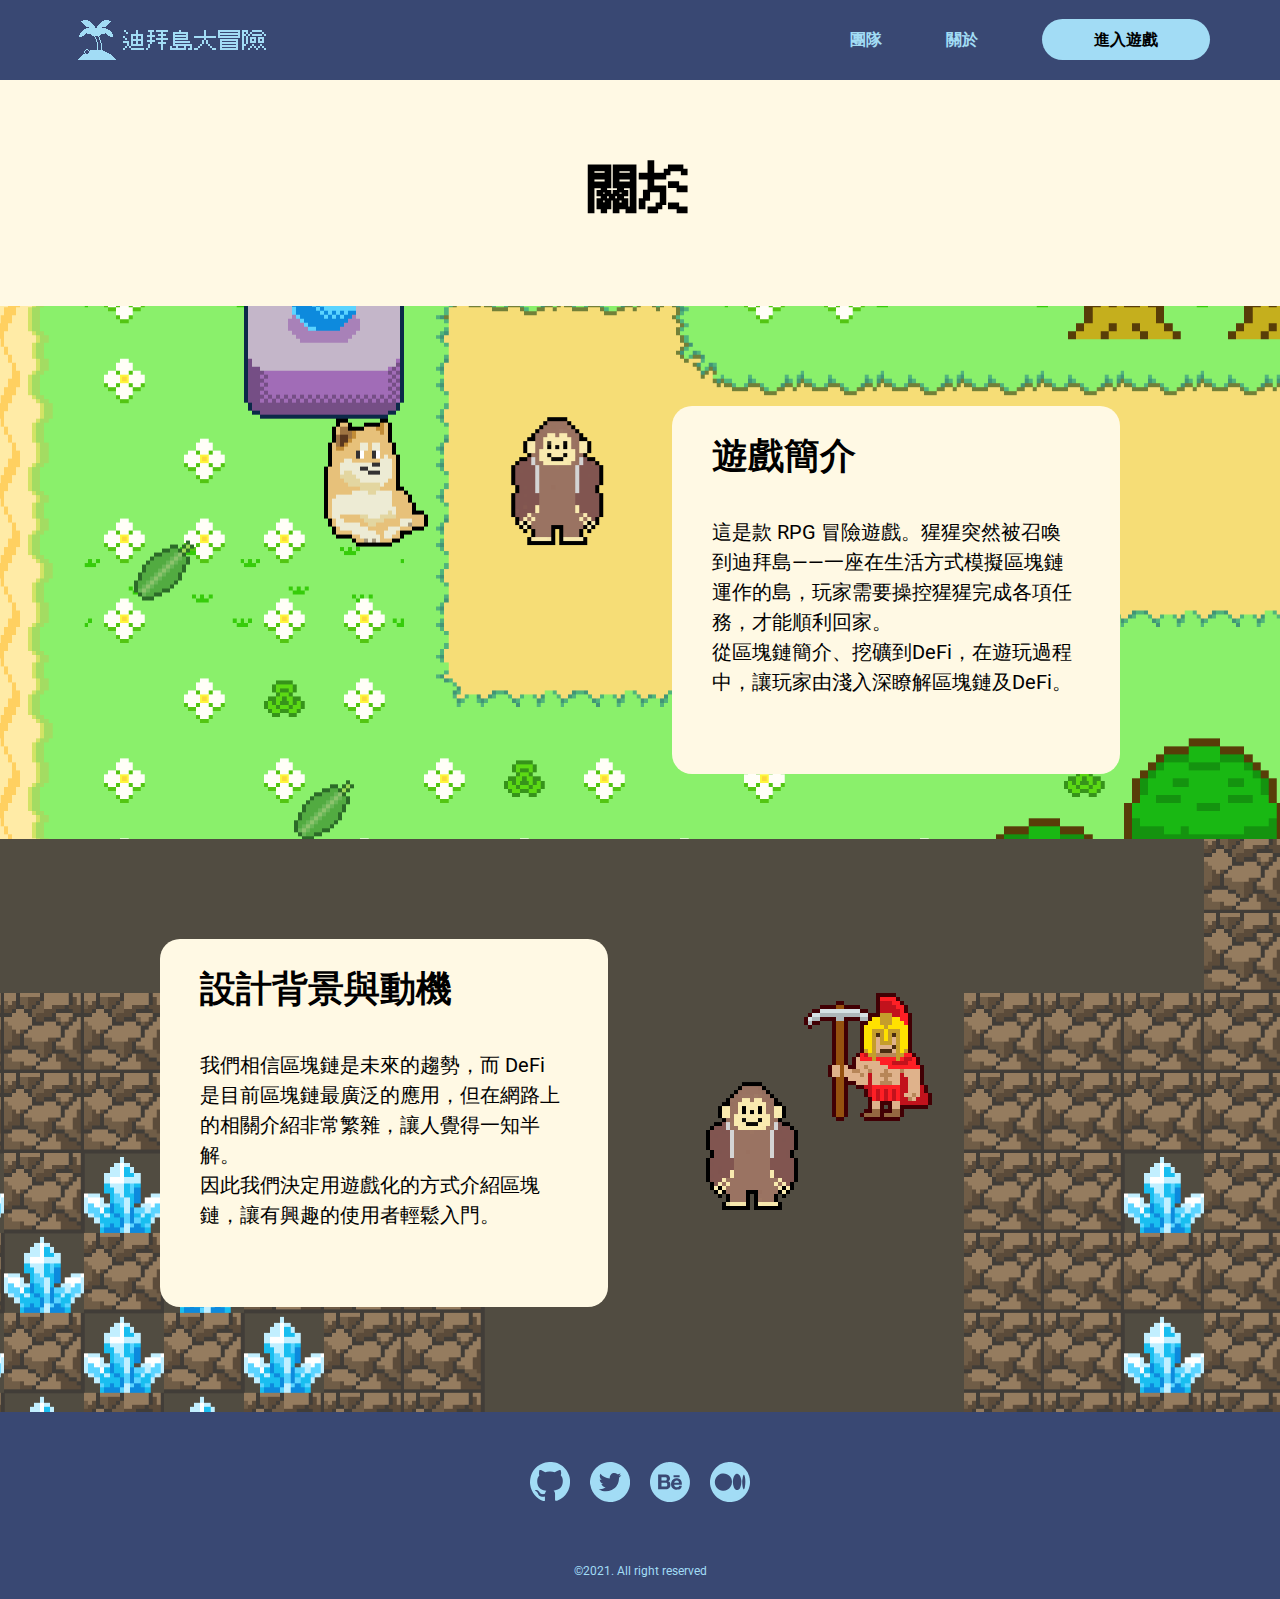
==== about.html @ 1517bbff "1112" ====
<!DOCTYPE html>
<html lang="en">

<head>
    <meta charset="UTF-8">
    <meta http-equiv="X-UA-Compatible" content="IE=edge">
    <meta name="viewport" content="width=device-width, initial-scale=1.0">
    <title>迪拜島大冒險</title>
    <link rel="stylesheet" href="css/normalize.css">
    <link rel="stylesheet" href="css/style.css">

    <link rel="preconnect" href="https://fonts.googleapis.com">
    <link rel="preconnect" href="https://fonts.gstatic.com" crossorigin>
    <link href="https://fonts.googleapis.com/css2?family=Roboto:wght@400;500;700;900&display=swap" rel="stylesheet">
</head>

<body>
    <div class="container">
        <header class="header">

            <a href="./index.html"><img class="header-logo" src=" ./images/logo.png" alt="logo"> </a>

            <div class="header-link">
                <a class="header-link-enterPage" href="./team.html">團隊</a>
                <a class="header-link-enterPage" href="./about.html">關於</a>
                <a class="header-link-enterGame" target="_blank" href="https://annie0329.github.io/">進入遊戲</a>
            </div>
        </header>
        <div>
            <h1 class="title">關於</h1>
            <div class="about-top">
                <div class="about-des">
                    <h2 class="about-des-title">遊戲簡介</h2>
                    <p class="about-des-text">這是款 RPG 冒險遊戲。猩猩突然被召喚到迪拜島——一座在生活方式模擬區塊鏈運作的島，玩家需要操控猩猩完成各項任務，才能順利回家。
                        <br>
                        從區塊鏈簡介、挖礦到DeFi，在遊玩過程中，讓玩家由淺入深瞭解區塊鏈及DeFi。
                    </p>
                </div>
            </div>
            <img class="about-img" src="./images/about-1.png" alt="">
            <div class="about-bottom">
                <div class="about-des">
                    <h2 class="about-des-title">設計背景與動機</h2>
                    <p class="about-des-text">我們相信區塊鏈是未來的趨勢，而 DeFi 是目前區塊鏈最廣泛的應用，但在網路上的相關介紹非常繁雜，讓人覺得一知半解。
                        <br>
                        因此我們決定用遊戲化的方式介紹區塊鏈，讓有興趣的使用者輕鬆入門。
                    </p>

                </div>
            </div>
            <img class="about-img" src="./images/about-2.png" alt="">
        </div>


        <footer class="footer">
            <div class="footer-media">
                <a class="footer-media-img" href="#"><img src="./images/github.svg" alt=""></a>
                <a class="footer-media-img" href="#"><img src="./images/twitter.svg" alt=""></a>
                <a class="footer-media-img" href="#"><img src="./images/behance.svg" alt=""></a>
                <a class="footer-media-img" href="#"><img src="./images/medium.svg" alt=""></a>
            </div>
            <p class="footer-copyrights">&copy;2021. All right reserved</p>
        </footer>
    </div>
</body>

</html>
---- css/style.css ----
* {
    box-sizing: border-box;
    padding: 0px;
    margin: 0px;
}

@font-face {
    font-family: 'Silver';
    src: url('../fonts/Silver.woff') format("woff"),
        url('../fonts/Silver.ttf') format("truetype"),
        url('../fonts/Silver.eot') format("embedded-opentype");
}

html,
body {
    font-family: "Roboto", sans-serif;
}

.container {
    background-color: #FFF9E4;

}

.title {
    font-family: "Silver";
    font-size: 80px;
    font-weight: bold;
    margin-top: 80px;
    text-align: center;
}

.text {
    font-size: 20px;
    margin-top: 20px;
    text-align: center;
}

/* 扛棒 */
/* 16號字好像比較標緻 */
.header {
    display: flex;
    align-items: center;
    justify-content: space-between;
    width: 100%;
    height: 80px;
    background-color: #394873;
    padding: 0px 70px;
    font-size: 16px;
    font-weight: bold;
}

/* logo */
.header-logo {
    display: block;
    width: 200px;
}

.header-link-enterPage {
    margin: 0px 30px;
    color: #A2DCF5;
    text-decoration: none;
}

.header-link-enterGame {
    width: 200px;
    height: 50px;
    text-decoration: none;
    color: black;
    background-color: #A2DCF5;
    border-radius: 25px;
    margin-left: 30px;
    padding: 11px 52px;

}

.cover {
    display: flex;
    justify-content: center;
    width: 100%;
}

.cover-img {
    width: 100%;
    display: block;
}

.cover-des {
    position: absolute;
}

.cover-enterGameDoor {
    display: flex;
    justify-content: center;
    margin-top: 60px;
}

.team-cards {
    width: 100%;
    display: flex;
    justify-content: space-between;
    padding: 0px 70px;
    margin-top: 120px;
    margin-bottom: 172px;
}

.team-cards-background {
    width: 265px;
    height: 420px;
    background: #A2DCF5;
    border-radius: 20px;
    padding: 25px;
}

.team-cards-photoFrame {
    width: 215px;
    overflow: hidden;
    height: 250px;

    border-radius: 20px;
}

.team-cards-photo {
    height: 250px;
    margin-left: -59px;
}

.team-cards-name {
    margin-top: 15px;
}

.team-cards-des {
    margin-top: 5px;
}

.team-cards-media {
    display: flex;
    justify-content: right;
    margin-top: 15px;
    margin-right: -10px;
}

.team-cards-media-img {
    width: 30px;
    margin: 0px 10px;
}

.about-img {
    display: block;
    width: 100%;

}

.about-top {
    padding: 0px 160px;
    display:flex;
    justify-content: right;
}
.about-bottom {
    padding: 0px 160px;
    display:flex;
    justify-content: left;
}

.about-des {
    position: absolute;
    width: 448px;
    height: 368px;
    margin-top: 100px;
    padding: 30px 40px;
    background: #FFF9E4;
    border-radius: 20px;
}

.about-des-title {
    font-size: 36px;
    font-weight: bold;
}

.about-des-text {
    margin-top: 40px;
    font-size: 20px;
    line-height: 150%;
}


.footer {
    display: flex;
    flex-direction: column;
    justify-content: space-between;
    width: 100%;
    height: 187px;
    background-color: #394873;
    padding: 50px 0 20px;

}

.footer-media {
    display: flex;
    justify-content: center;
}

.footer-media-img {
    display: block;
    width: 40px;
    margin: 0px 10px;
}

.footer-copyrights {
    display: flex;
    justify-content: center;
    color: #A2DCF5;
    font-size: 12px;
}
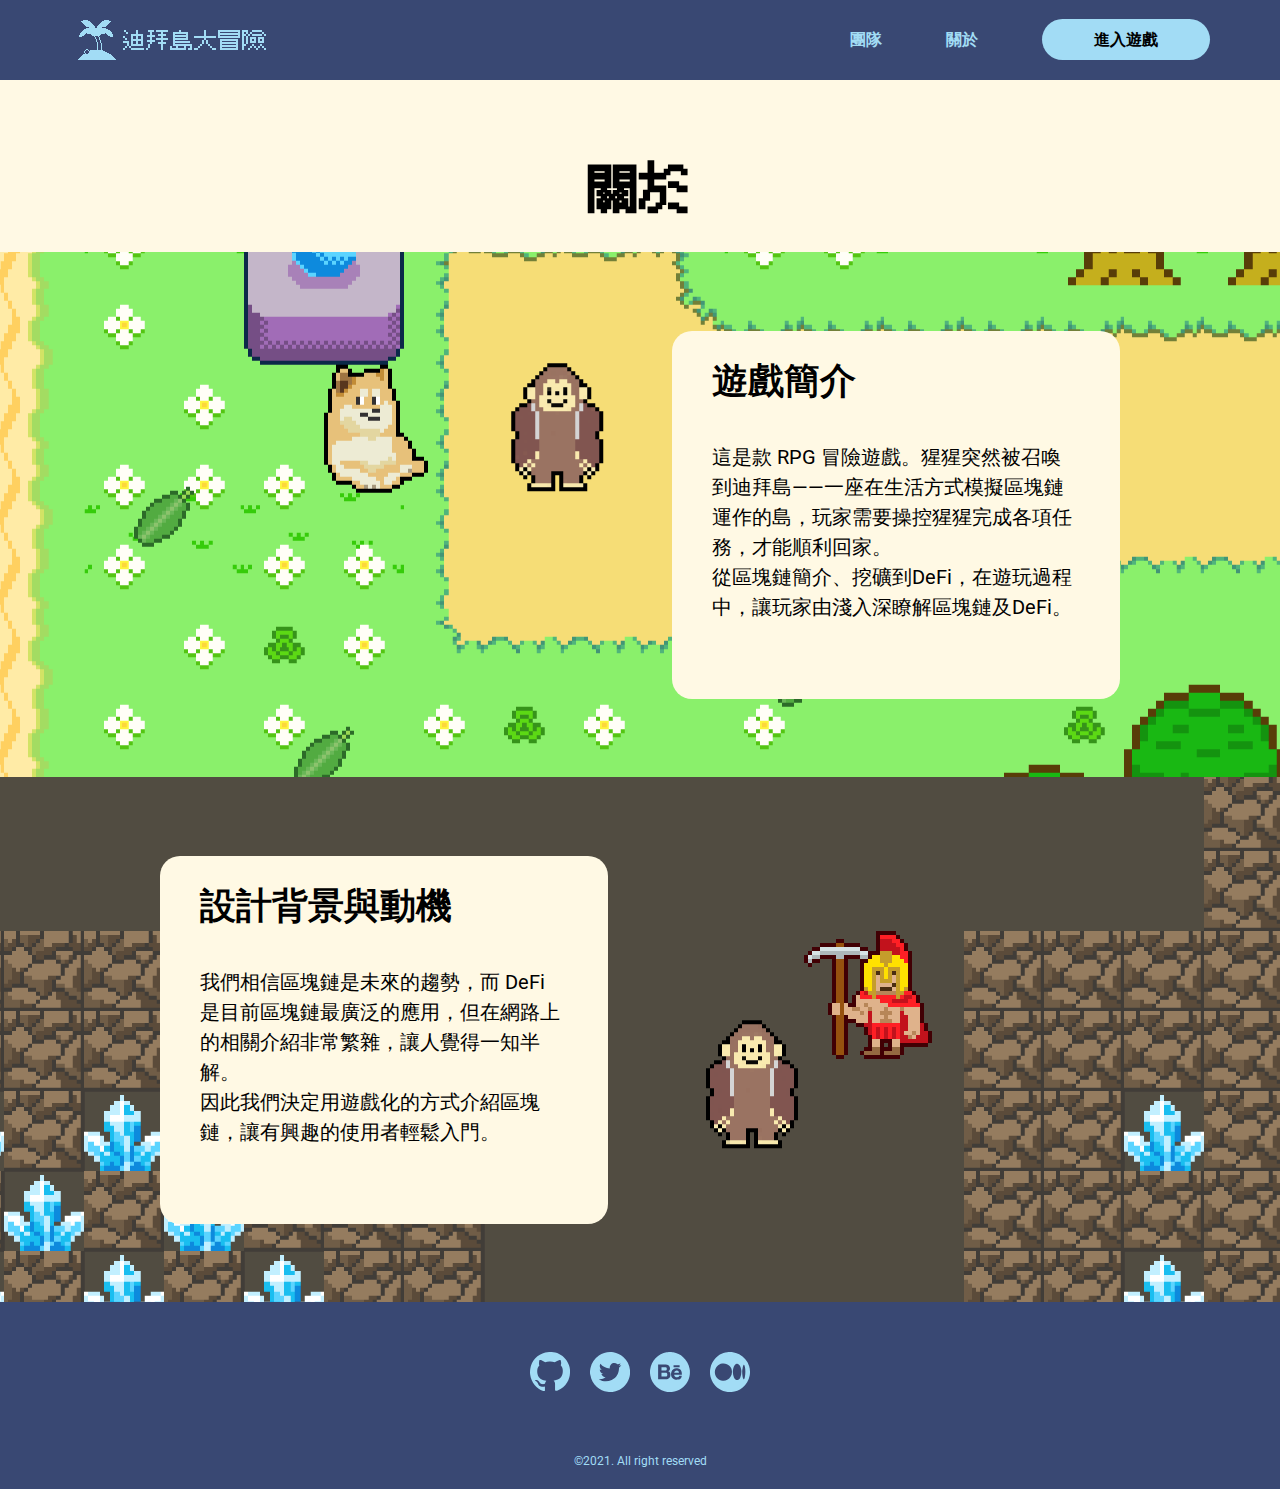
==== commit 7f6ee88d: "1112" ====
--- a/about.html
+++ b/about.html
@@ -15,53 +15,50 @@
 </head>
 
 <body>
-    <div class="container">
-        <header class="header">
+    <header class="header">
+        <a href="./index.html"><img class="header-logo" src=" ./images/logo.png" alt="logo"> </a>
 
-            <a href="./index.html"><img class="header-logo" src=" ./images/logo.png" alt="logo"> </a>
+        <div class="header-link">
+            <a class="header-link-enterPage" href="./team.html">團隊</a>
+            <a class="header-link-enterPage" href="./about.html">關於</a>
+            <a class="header-link-enterGame" target="_blank" href="https://annie0329.github.io/">進入遊戲</a>
+        </div>
+    </header>
+    <div>
+        <h1 class="title">關於</h1>
+        <div class="about-top">
+            <div class="about-des">
+                <h2 class="about-des-title">遊戲簡介</h2>
+                <p class="about-des-text">這是款 RPG 冒險遊戲。猩猩突然被召喚到迪拜島——一座在生活方式模擬區塊鏈運作的島，玩家需要操控猩猩完成各項任務，才能順利回家。
+                    <br>
+                    從區塊鏈簡介、挖礦到DeFi，在遊玩過程中，讓玩家由淺入深瞭解區塊鏈及DeFi。
+                </p>
+            </div>
+        </div>
+        <!-- <img class="about-img" src="./images/about-1.png" alt=""> -->
+        <div class="about-bottom">
+            <div class="about-des">
+                <h2 class="about-des-title">設計背景與動機</h2>
+                <p class="about-des-text">我們相信區塊鏈是未來的趨勢，而 DeFi 是目前區塊鏈最廣泛的應用，但在網路上的相關介紹非常繁雜，讓人覺得一知半解。
+                    <br>
+                    因此我們決定用遊戲化的方式介紹區塊鏈，讓有興趣的使用者輕鬆入門。
+                </p>
 
-            <div class="header-link">
-                <a class="header-link-enterPage" href="./team.html">團隊</a>
-                <a class="header-link-enterPage" href="./about.html">關於</a>
-                <a class="header-link-enterGame" target="_blank" href="https://annie0329.github.io/">進入遊戲</a>
             </div>
-        </header>
-        <div>
-            <h1 class="title">關於</h1>
-            <div class="about-top">
-                <div class="about-des">
-                    <h2 class="about-des-title">遊戲簡介</h2>
-                    <p class="about-des-text">這是款 RPG 冒險遊戲。猩猩突然被召喚到迪拜島——一座在生活方式模擬區塊鏈運作的島，玩家需要操控猩猩完成各項任務，才能順利回家。
-                        <br>
-                        從區塊鏈簡介、挖礦到DeFi，在遊玩過程中，讓玩家由淺入深瞭解區塊鏈及DeFi。
-                    </p>
-                </div>
-            </div>
-            <img class="about-img" src="./images/about-1.png" alt="">
-            <div class="about-bottom">
-                <div class="about-des">
-                    <h2 class="about-des-title">設計背景與動機</h2>
-                    <p class="about-des-text">我們相信區塊鏈是未來的趨勢，而 DeFi 是目前區塊鏈最廣泛的應用，但在網路上的相關介紹非常繁雜，讓人覺得一知半解。
-                        <br>
-                        因此我們決定用遊戲化的方式介紹區塊鏈，讓有興趣的使用者輕鬆入門。
-                    </p>
-
-                </div>
-            </div>
-            <img class="about-img" src="./images/about-2.png" alt="">
         </div>
+    </div>
 
 
-        <footer class="footer">
-            <div class="footer-media">
-                <a class="footer-media-img" href="#"><img src="./images/github.svg" alt=""></a>
-                <a class="footer-media-img" href="#"><img src="./images/twitter.svg" alt=""></a>
-                <a class="footer-media-img" href="#"><img src="./images/behance.svg" alt=""></a>
-                <a class="footer-media-img" href="#"><img src="./images/medium.svg" alt=""></a>
-            </div>
-            <p class="footer-copyrights">&copy;2021. All right reserved</p>
-        </footer>
-    </div>
+    <footer class="footer">
+        <div class="footer-media">
+            <a class="footer-media-img" href="#"><img src="./images/github.svg" alt=""></a>
+            <a class="footer-media-img" href="#"><img src="./images/twitter.svg" alt=""></a>
+            <a class="footer-media-img" href="#"><img src="./images/behance.svg" alt=""></a>
+            <a class="footer-media-img" href="#"><img src="./images/medium.svg" alt=""></a>
+        </div>
+        <p class="footer-copyrights">&copy;2021. All right reserved</p>
+    </footer>
+
 </body>
 
 </html>--- a/css/style.css
+++ b/css/style.css
@@ -14,18 +14,15 @@
 html,
 body {
     font-family: "Roboto", sans-serif;
-}
-
-.container {
     background-color: #FFF9E4;
-
 }
 
 .title {
     font-family: "Silver";
     font-size: 80px;
     font-weight: bold;
-    margin-top: 80px;
+    margin-top: 160px;
+    margin-bottom: 0px;
     text-align: center;
 }
 
@@ -43,10 +40,14 @@
     justify-content: space-between;
     width: 100%;
     height: 80px;
+    font-size: 16px;
+    font-weight: bold;
     background-color: #394873;
     padding: 0px 70px;
-    font-size: 16px;
-    font-weight: bold;
+    position: fixed;
+    right: 0;
+    z-index: 9;
+    top: 0%;
 }
 
 /* logo */
@@ -59,6 +60,10 @@
     margin: 0px 30px;
     color: #A2DCF5;
     text-decoration: none;
+}
+
+.header-link-enterPage:hover {
+    color: white;
 }
 
 .header-link-enterGame {
@@ -73,19 +78,17 @@
 
 }
 
+.header-link-enterGame:hover {
+    background-color: white;
+}
+
 .cover {
     display: flex;
     justify-content: center;
     width: 100%;
-}
-
-.cover-img {
-    width: 100%;
-    display: block;
-}
-
-.cover-des {
-    position: absolute;
+    height: 900px;
+    background-image: url("../images/cover.png");
+    background-size: cover;
 }
 
 .cover-enterGameDoor {
@@ -152,20 +155,30 @@
 
 .about-top {
     padding: 0px 160px;
-    display:flex;
+    display: flex;
     justify-content: right;
-}
+    align-items: center;
+    background-image: url(../images/about-1.png);
+    background-size: cover;
+    width: 100%;
+    height: 525px;
+
+}
+
 .about-bottom {
     padding: 0px 160px;
-    display:flex;
+    display: flex;
     justify-content: left;
+    align-items: center;
+    background-image: url(../images/about-2.png);
+    background-size: cover;
+    width: 100%;
+    height: 525px;
 }
 
 .about-des {
-    position: absolute;
     width: 448px;
     height: 368px;
-    margin-top: 100px;
     padding: 30px 40px;
     background: #FFF9E4;
     border-radius: 20px;
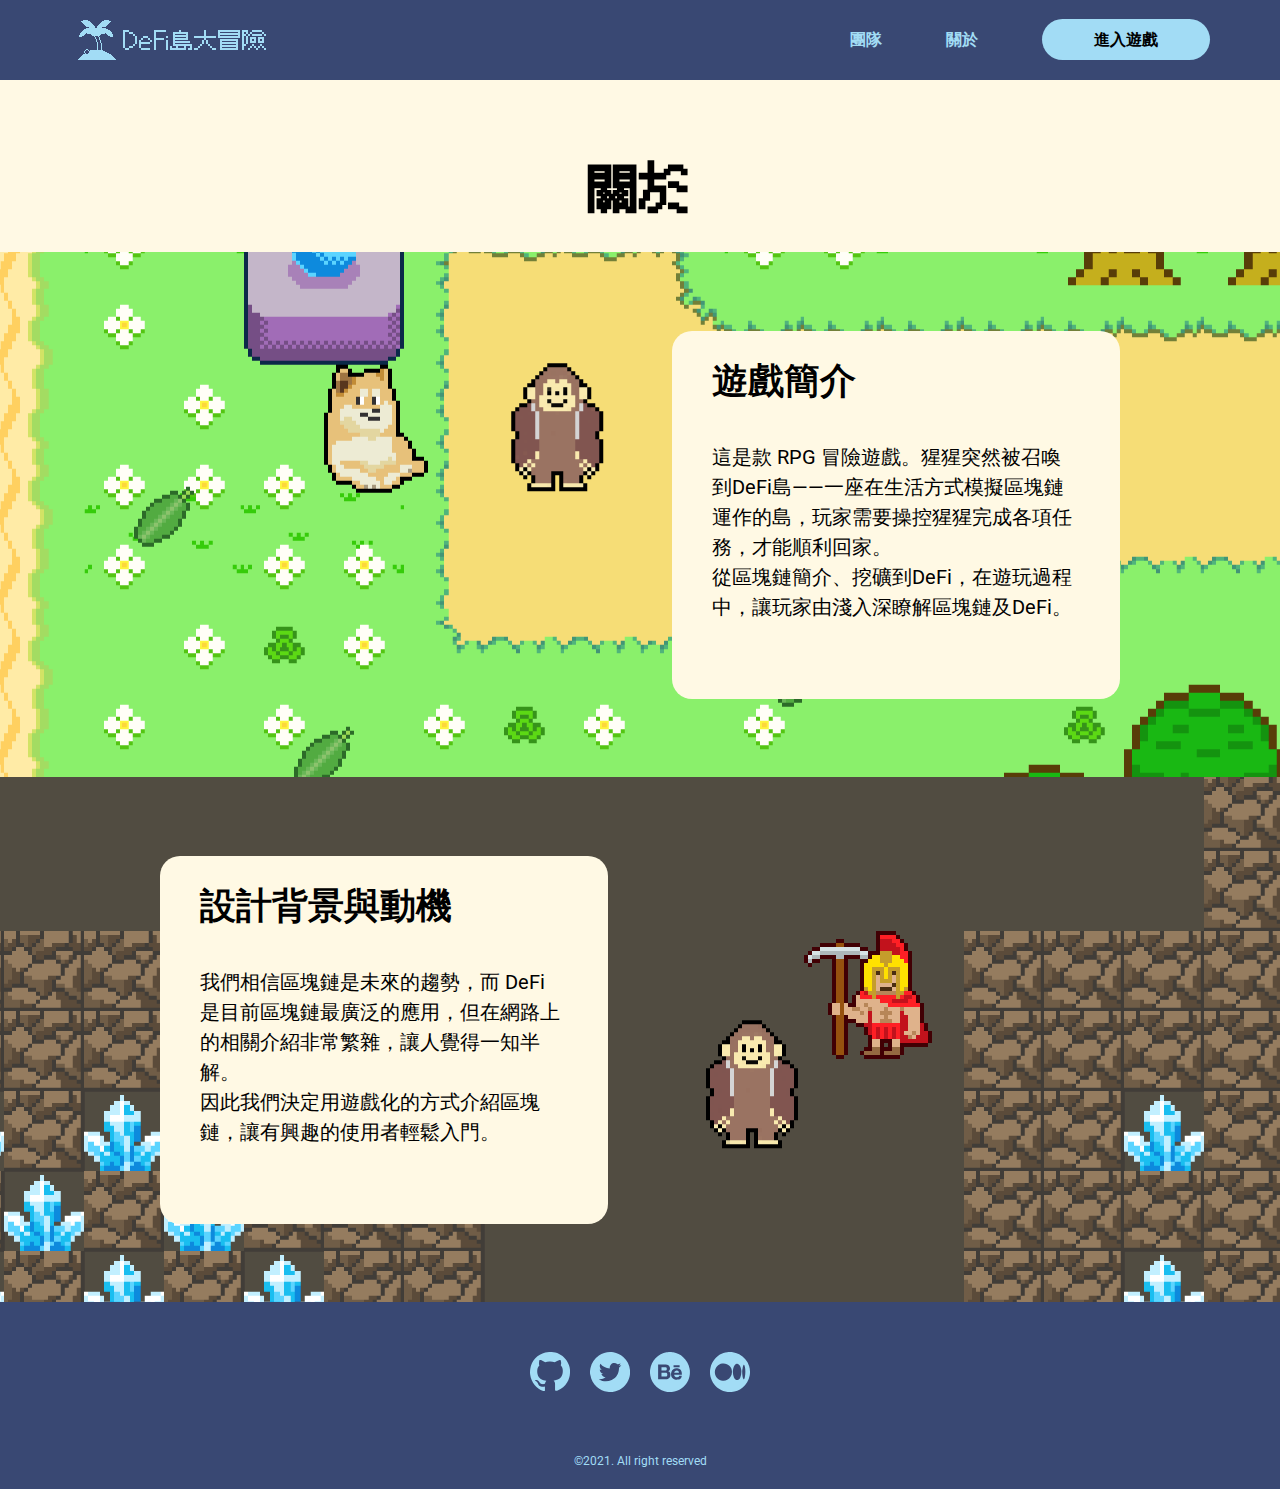
==== commit c742c3da: "1122迪拜改DeFi" ====
--- a/about.html
+++ b/about.html
@@ -5,7 +5,7 @@
     <meta charset="UTF-8">
     <meta http-equiv="X-UA-Compatible" content="IE=edge">
     <meta name="viewport" content="width=device-width, initial-scale=1.0">
-    <title>迪拜島大冒險</title>
+    <title>DeFi島大冒險</title>
     <link rel="stylesheet" href="css/normalize.css">
     <link rel="stylesheet" href="css/style.css">
 
@@ -29,7 +29,7 @@
         <div class="about-top">
             <div class="about-des">
                 <h2 class="about-des-title">遊戲簡介</h2>
-                <p class="about-des-text">這是款 RPG 冒險遊戲。猩猩突然被召喚到迪拜島——一座在生活方式模擬區塊鏈運作的島，玩家需要操控猩猩完成各項任務，才能順利回家。
+                <p class="about-des-text">這是款 RPG 冒險遊戲。猩猩突然被召喚到DeFi島——一座在生活方式模擬區塊鏈運作的島，玩家需要操控猩猩完成各項任務，才能順利回家。
                     <br>
                     從區塊鏈簡介、挖礦到DeFi，在遊玩過程中，讓玩家由淺入深瞭解區塊鏈及DeFi。
                 </p>
--- a/css/style.css
+++ b/css/style.css
@@ -94,6 +94,7 @@
 .cover-enterGameDoor {
     display: flex;
     justify-content: center;
+    width: 400px;
     margin-top: 60px;
 }
 
@@ -116,15 +117,16 @@
 
 .team-cards-photoFrame {
     width: 215px;
+    height: 250px;
     overflow: hidden;
-    height: 250px;
-
     border-radius: 20px;
 }
 
 .team-cards-photo {
     height: 250px;
-    margin-left: -59px;
+    display: flex;
+    justify-content: center;
+    margin-left: -18px;
 }
 
 .team-cards-name {
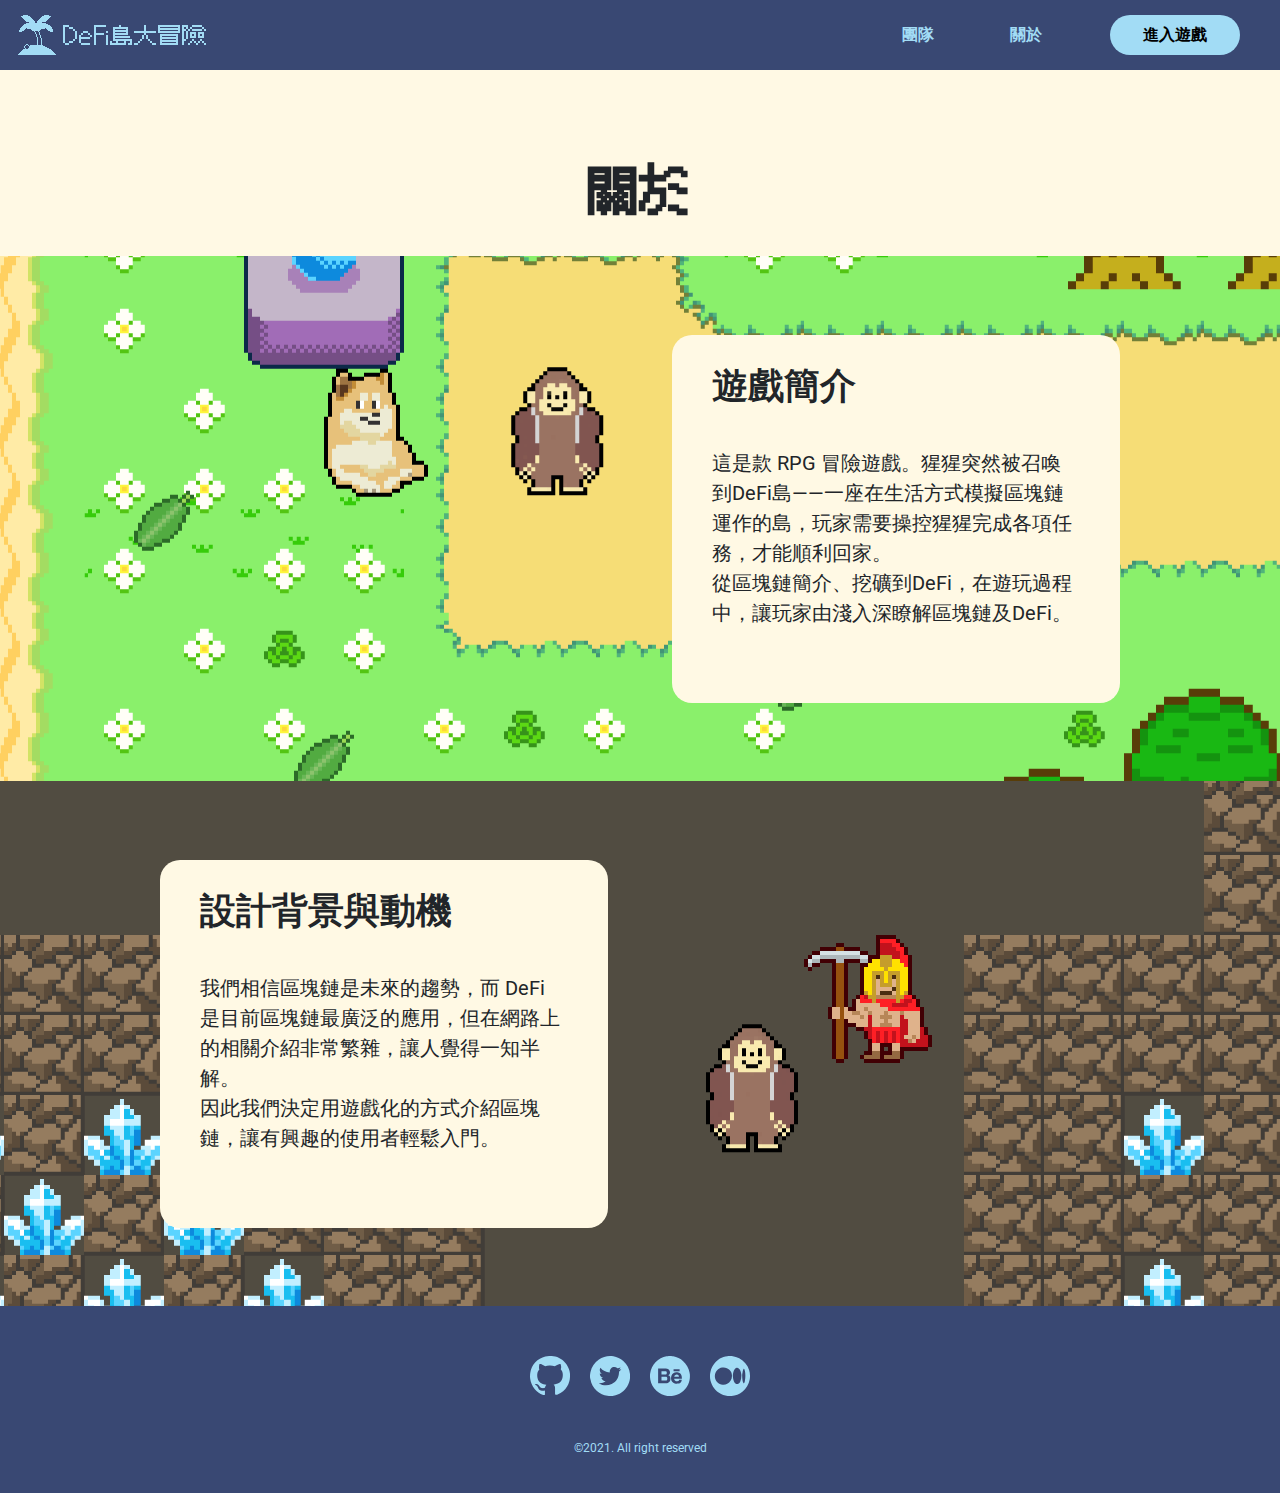
==== commit b62024bc: "0111" ====
--- a/about.html
+++ b/about.html
@@ -6,7 +6,7 @@
     <meta http-equiv="X-UA-Compatible" content="IE=edge">
     <meta name="viewport" content="width=device-width, initial-scale=1.0">
     <title>DeFi島大冒險</title>
-    <link rel="stylesheet" href="css/normalize.css">
+    <link rel="stylesheet" href="./css/bootstrap.min.css">
     <link rel="stylesheet" href="css/style.css">
 
     <link rel="preconnect" href="https://fonts.googleapis.com">
@@ -15,40 +15,46 @@
 </head>
 
 <body>
-    <header class="header">
-        <a href="./index.html"><img class="header-logo" src=" ./images/logo.png" alt="logo"> </a>
+    <script src="./js/jQuery.js"></script>
+    <script src="./js/bootstrap.min.js"></script>
+    <nav class="navbar navbar-expand-lg fixed-top">
+        <a href="./index.html"><img class="header-logo navbar-brand" src=" ./images/logo.png" alt="logo"> </a>
+        <button class="navbar-toggler" type="button" data-toggle="collapse" data-target="#navbarSupportedContent"
+            aria-controls="navbarSupportedContent" aria-expanded="false" aria-label="Toggle navigation">
+            <img class="navbar-toggler-icon" src="./images/bar.png">
+        </button>
+        <div class="collapse navbar-collapse" id="navbarSupportedContent">
+            <ul class="navbar-nav ml-auto">
+                <li class="nav-item"><a class="nav-link" href="./team.html">團隊</a></li>
+                <li class="nav-item"><a class="nav-link" href="./about.html">關於</a></li>
+                <li class="nav-item"><a class="nav-enterGame nav-link" target="_blank"
+                        href="https://annie0329.github.io/">進入遊戲</a>
+                </li>
+            </ul>
+        </div>
+    </nav>
 
-        <div class="header-link">
-            <a class="header-link-enterPage" href="./team.html">團隊</a>
-            <a class="header-link-enterPage" href="./about.html">關於</a>
-            <a class="header-link-enterGame" target="_blank" href="https://annie0329.github.io/">進入遊戲</a>
-        </div>
-    </header>
-    <div>
-        <h1 class="title">關於</h1>
-        <div class="about-top">
-            <div class="about-des">
-                <h2 class="about-des-title">遊戲簡介</h2>
-                <p class="about-des-text">這是款 RPG 冒險遊戲。猩猩突然被召喚到DeFi島——一座在生活方式模擬區塊鏈運作的島，玩家需要操控猩猩完成各項任務，才能順利回家。
-                    <br>
-                    從區塊鏈簡介、挖礦到DeFi，在遊玩過程中，讓玩家由淺入深瞭解區塊鏈及DeFi。
-                </p>
-            </div>
-        </div>
-        <!-- <img class="about-img" src="./images/about-1.png" alt=""> -->
-        <div class="about-bottom">
-            <div class="about-des">
-                <h2 class="about-des-title">設計背景與動機</h2>
-                <p class="about-des-text">我們相信區塊鏈是未來的趨勢，而 DeFi 是目前區塊鏈最廣泛的應用，但在網路上的相關介紹非常繁雜，讓人覺得一知半解。
-                    <br>
-                    因此我們決定用遊戲化的方式介紹區塊鏈，讓有興趣的使用者輕鬆入門。
-                </p>
-
-            </div>
+    <h1 class="title">關於</h1>
+    <div class="about-top">
+        <div class="about-des">
+            <h2 class="about-des-title">遊戲簡介</h2>
+            <p class="about-des-text">這是款 RPG 冒險遊戲。猩猩突然被召喚到DeFi島——一座在生活方式模擬區塊鏈運作的島，玩家需要操控猩猩完成各項任務，才能順利回家。
+                <br>
+                從區塊鏈簡介、挖礦到DeFi，在遊玩過程中，讓玩家由淺入深瞭解區塊鏈及DeFi。
+            </p>
         </div>
     </div>
+    <!-- <img class="about-img" src="./images/about-1.png" alt=""> -->
+    <div class="about-bottom">
+        <div class="about-des">
+            <h2 class="about-des-title">設計背景與動機</h2>
+            <p class="about-des-text">我們相信區塊鏈是未來的趨勢，而 DeFi 是目前區塊鏈最廣泛的應用，但在網路上的相關介紹非常繁雜，讓人覺得一知半解。
+                <br>
+                因此我們決定用遊戲化的方式介紹區塊鏈，讓有興趣的使用者輕鬆入門。
+            </p>
 
-
+        </div>
+    </div>
     <footer class="footer">
         <div class="footer-media">
             <a class="footer-media-img" href="#"><img src="./images/github.svg" alt=""></a>
--- a/css/style.css
+++ b/css/style.css
@@ -14,6 +14,16 @@
 html,
 body {
     font-family: "Roboto", sans-serif;
+    background-color: #FFF9E4;
+}
+
+.container-fluid {
+    padding: 0px;
+    margin: 0px;
+    background-color: #FFF9E4;
+}
+
+.background {
     background-color: #FFF9E4;
 }
 
@@ -33,62 +43,52 @@
 }
 
 /* 扛棒 */
-/* 16號字好像比較標緻 */
-.header {
-    display: flex;
-    align-items: center;
-    justify-content: space-between;
-    width: 100%;
-    height: 80px;
+.navbar {
+    background-color: #394873;
+    padding: 10px;
+}
+
+.nav-link {
     font-size: 16px;
     font-weight: bold;
-    background-color: #394873;
-    padding: 0px 70px;
-    position: fixed;
-    right: 0;
-    z-index: 9;
-    top: 0%;
-}
-
-/* logo */
-.header-logo {
-    display: block;
-    width: 200px;
-}
-
-.header-link-enterPage {
     margin: 0px 30px;
     color: #A2DCF5;
-    text-decoration: none;
-}
-
-.header-link-enterPage:hover {
+}
+
+.nav-link:hover {
     color: white;
 }
 
-.header-link-enterGame {
-    width: 200px;
-    height: 50px;
-    text-decoration: none;
+.nav-enterGame {
+    width: 130px;
+    height: 40px;
+    /* text-decoration: none; */
     color: black;
     background-color: #A2DCF5;
     border-radius: 25px;
-    margin-left: 30px;
-    padding: 11px 52px;
-
-}
-
-.header-link-enterGame:hover {
+    text-align: center;
+}
+
+.nav-enterGame:hover {
     background-color: white;
+    color: black;
+}
+
+.navbar-toggler:focus {
+    outline: none;
+    box-shadow: none;
 }
 
 .cover {
     display: flex;
     justify-content: center;
     width: 100%;
-    height: 900px;
+    height: auto;
     background-image: url("../images/cover.png");
     background-size: cover;
+    background-repeat: no-repeat;
+    /* background-attachment: fixed; */
+    background-position: left bottom;
 }
 
 .cover-enterGameDoor {
@@ -99,41 +99,22 @@
 }
 
 .team-cards {
-    width: 100%;
-    display: flex;
-    justify-content: space-between;
-    padding: 0px 70px;
-    margin-top: 120px;
-    margin-bottom: 172px;
-}
-
-.team-cards-background {
-    width: 265px;
-    height: 420px;
     background: #A2DCF5;
     border-radius: 20px;
     padding: 25px;
-}
-
-.team-cards-photoFrame {
-    width: 215px;
-    height: 250px;
-    overflow: hidden;
+    margin-bottom: 172px;
+}
+
+.team-cards img {
+    width: 100%;
     border-radius: 20px;
 }
 
-.team-cards-photo {
-    height: 250px;
-    display: flex;
-    justify-content: center;
-    margin-left: -18px;
-}
-
-.team-cards-name {
+.team-cards h2 {
     margin-top: 15px;
 }
 
-.team-cards-des {
+.team-cards p {
     margin-top: 5px;
 }
 
@@ -152,7 +133,6 @@
 .about-img {
     display: block;
     width: 100%;
-
 }
 
 .about-top {
@@ -161,6 +141,7 @@
     justify-content: right;
     align-items: center;
     background-image: url(../images/about-1.png);
+    /* background-attachment: fixed; */
     background-size: cover;
     width: 100%;
     height: 525px;
@@ -173,6 +154,7 @@
     justify-content: left;
     align-items: center;
     background-image: url(../images/about-2.png);
+    /* background-attachment: fixed; */
     background-size: cover;
     width: 100%;
     height: 525px;
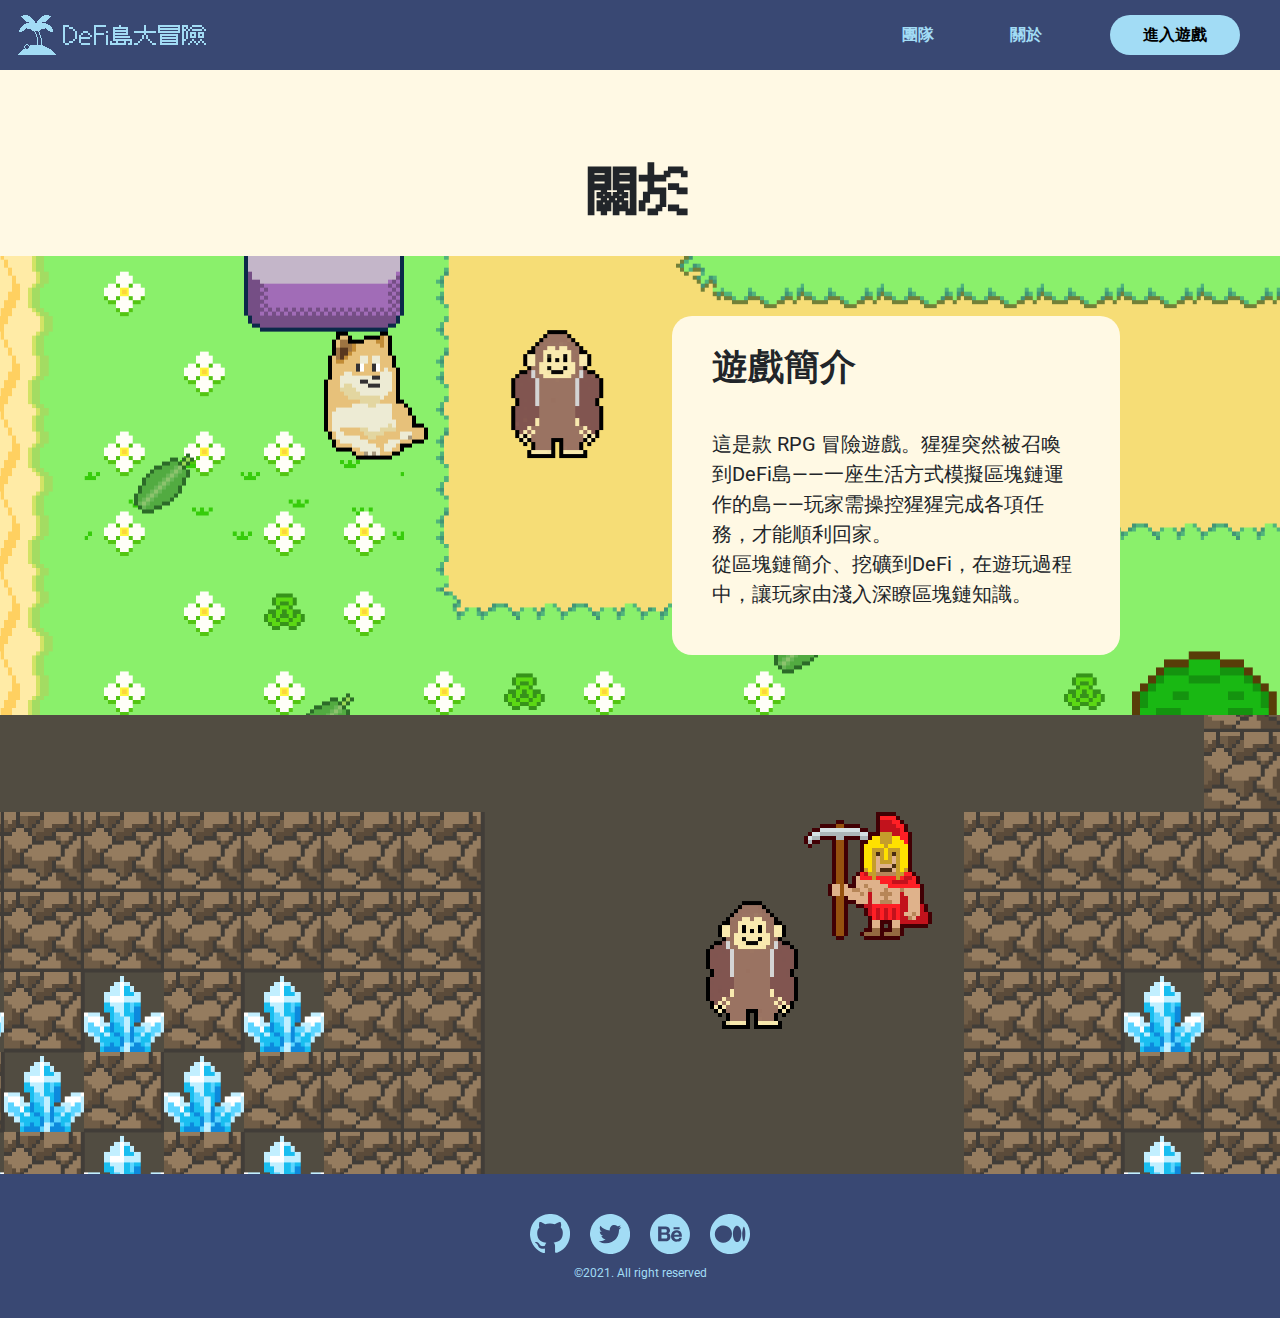
==== commit 862fa6c0: "0118" ====
--- a/about.html
+++ b/about.html
@@ -12,59 +12,66 @@
     <link rel="preconnect" href="https://fonts.googleapis.com">
     <link rel="preconnect" href="https://fonts.gstatic.com" crossorigin>
     <link href="https://fonts.googleapis.com/css2?family=Roboto:wght@400;500;700;900&display=swap" rel="stylesheet">
+
+    <link rel="stylesheet" href="https://cdnjs.cloudflare.com/ajax/libs/animate.css/3.7.2/animate.min.css">
+    <script src="https://cdnjs.cloudflare.com/ajax/libs/wow/1.1.2/wow.min.js"></script>
+
 </head>
 
 <body>
     <script src="./js/jQuery.js"></script>
     <script src="./js/bootstrap.min.js"></script>
-    <nav class="navbar navbar-expand-lg fixed-top">
-        <a href="./index.html"><img class="header-logo navbar-brand" src=" ./images/logo.png" alt="logo"> </a>
-        <button class="navbar-toggler" type="button" data-toggle="collapse" data-target="#navbarSupportedContent"
-            aria-controls="navbarSupportedContent" aria-expanded="false" aria-label="Toggle navigation">
-            <img class="navbar-toggler-icon" src="./images/bar.png">
-        </button>
-        <div class="collapse navbar-collapse" id="navbarSupportedContent">
-            <ul class="navbar-nav ml-auto">
-                <li class="nav-item"><a class="nav-link" href="./team.html">團隊</a></li>
-                <li class="nav-item"><a class="nav-link" href="./about.html">關於</a></li>
-                <li class="nav-item"><a class="nav-enterGame nav-link" target="_blank"
-                        href="https://annie0329.github.io/">進入遊戲</a>
-                </li>
-            </ul>
+    <script src="./js/script.js"></script>
+
+    <div class="background">
+        <nav class="navbar navbar-expand-lg fixed-top">
+            <a href="./index.html"><img class="navbar-brand" src=" ./images/logo.png" alt="logo"> </a>
+            <button class="navbar-toggler" type="button" data-toggle="collapse" data-target="#navbarSupportedContent"
+                aria-controls="navbarSupportedContent" aria-expanded="false" aria-label="Toggle navigation">
+                <img class="navbar-toggler-icon" src="./images/bar.png">
+            </button>
+            <div class="collapse navbar-collapse" id="navbarSupportedContent">
+                <ul class="navbar-nav ml-auto">
+                    <li class="nav-item"><a class="nav-link" href="./team.html">團隊</a></li>
+                    <li class="nav-item"><a class="nav-link" href="./about.html">關於</a></li>
+                    <li class="nav-item"><a class="nav-enterGame nav-link" target="_blank"
+                            href="https://annie0329.github.io/">進入遊戲</a>
+                    </li>
+                </ul>
+            </div>
+        </nav>
+        <div class="wrapper">
+            <h1 class="title">關於</h1>
+            <div class="about-section about-top">
+                <div class="wow fadeIn about-des">
+                    <h2 class="about-des-title">遊戲簡介</h2>
+                    <p class="about-des-text">這是款 RPG 冒險遊戲。猩猩突然被召喚到DeFi島——一座生活方式模擬區塊鏈運作的島——玩家需操控猩猩完成各項任務，才能順利回家。
+                        <br>
+                        從區塊鏈簡介、挖礦到DeFi，在遊玩過程中，讓玩家由淺入深瞭區塊鏈知識。
+                    </p>
+                </div>
+            </div>
+            <div class="about-section about-bottom">
+                <div class="wow fadeIn about-des">
+                    <h2 class="about-des-title">設計背景與動機</h2>
+                    <p class="about-des-text lg-col-5 md-col-10">我們相信區塊鏈是未來的趨勢，而 DeFi
+                        是目前區塊鏈最廣泛的應用，但在網路上的相關介紹非常繁雜，讓人覺得一知半解。
+                        <br>
+                        因此我們決定用遊戲化的方式介紹區塊鏈，讓有興趣的使用者輕鬆入門。
+                    </p>
+                </div>
+            </div>
         </div>
-    </nav>
-
-    <h1 class="title">關於</h1>
-    <div class="about-top">
-        <div class="about-des">
-            <h2 class="about-des-title">遊戲簡介</h2>
-            <p class="about-des-text">這是款 RPG 冒險遊戲。猩猩突然被召喚到DeFi島——一座在生活方式模擬區塊鏈運作的島，玩家需要操控猩猩完成各項任務，才能順利回家。
-                <br>
-                從區塊鏈簡介、挖礦到DeFi，在遊玩過程中，讓玩家由淺入深瞭解區塊鏈及DeFi。
-            </p>
-        </div>
+        <footer class="footer">
+            <div class="footer-media">
+                <a class="footer-media-img" href="#"><img src="./images/github.svg" alt=""></a>
+                <a class="footer-media-img" href="#"><img src="./images/twitter.svg" alt=""></a>
+                <a class="footer-media-img" href="#"><img src="./images/behance.svg" alt=""></a>
+                <a class="footer-media-img" href="#"><img src="./images/medium.svg" alt=""></a>
+            </div>
+            <p class="footer-copyrights">&copy;2021. All right reserved</p>
+        </footer>
     </div>
-    <!-- <img class="about-img" src="./images/about-1.png" alt=""> -->
-    <div class="about-bottom">
-        <div class="about-des">
-            <h2 class="about-des-title">設計背景與動機</h2>
-            <p class="about-des-text">我們相信區塊鏈是未來的趨勢，而 DeFi 是目前區塊鏈最廣泛的應用，但在網路上的相關介紹非常繁雜，讓人覺得一知半解。
-                <br>
-                因此我們決定用遊戲化的方式介紹區塊鏈，讓有興趣的使用者輕鬆入門。
-            </p>
-
-        </div>
-    </div>
-    <footer class="footer">
-        <div class="footer-media">
-            <a class="footer-media-img" href="#"><img src="./images/github.svg" alt=""></a>
-            <a class="footer-media-img" href="#"><img src="./images/twitter.svg" alt=""></a>
-            <a class="footer-media-img" href="#"><img src="./images/behance.svg" alt=""></a>
-            <a class="footer-media-img" href="#"><img src="./images/medium.svg" alt=""></a>
-        </div>
-        <p class="footer-copyrights">&copy;2021. All right reserved</p>
-    </footer>
-
 </body>
 
 </html>--- a/css/style.css
+++ b/css/style.css
@@ -17,14 +17,11 @@
     background-color: #FFF9E4;
 }
 
-.container-fluid {
-    padding: 0px;
-    margin: 0px;
-    background-color: #FFF9E4;
-}
-
 .background {
     background-color: #FFF9E4;
+    display: flex;
+    height: 100vh;
+    flex-direction: column;
 }
 
 .title {
@@ -62,7 +59,6 @@
 .nav-enterGame {
     width: 130px;
     height: 40px;
-    /* text-decoration: none; */
     color: black;
     background-color: #A2DCF5;
     border-radius: 25px;
@@ -83,19 +79,17 @@
     display: flex;
     justify-content: center;
     width: 100%;
-    height: auto;
     background-image: url("../images/cover.png");
     background-size: cover;
     background-repeat: no-repeat;
-    /* background-attachment: fixed; */
     background-position: left bottom;
 }
 
 .cover-enterGameDoor {
     display: flex;
     justify-content: center;
-    width: 400px;
     margin-top: 60px;
+    margin-bottom: 180px;
 }
 
 .team-cards {
@@ -130,39 +124,34 @@
     margin: 0px 10px;
 }
 
-.about-img {
-    display: block;
-    width: 100%;
+.wrapper {
+    flex: 1;
+}
+
+.about-section {
+    padding: 60px 160px;
+    display: flex;
+    align-items: center;
+    background-size: cover;
+    background-position: center;
+    height: auto;
 }
 
 .about-top {
-    padding: 0px 160px;
-    display: flex;
+
     justify-content: right;
-    align-items: center;
     background-image: url(../images/about-1.png);
-    /* background-attachment: fixed; */
-    background-size: cover;
-    width: 100%;
-    height: 525px;
 
 }
 
 .about-bottom {
-    padding: 0px 160px;
-    display: flex;
     justify-content: left;
-    align-items: center;
     background-image: url(../images/about-2.png);
-    /* background-attachment: fixed; */
-    background-size: cover;
-    width: 100%;
-    height: 525px;
 }
 
 .about-des {
     width: 448px;
-    height: 368px;
+    height: auto;
     padding: 30px 40px;
     background: #FFF9E4;
     border-radius: 20px;
@@ -179,15 +168,40 @@
     line-height: 150%;
 }
 
+@media (max-width: 768px) {
+
+    .about-bottom,
+    .about-top {
+        padding: 60px 60px;
+    }
+
+    .navbar-brand {
+
+        display: block;
+        justify-content: center;
+    }
+}
+
+@media (max-width: 480px) {
+
+    .about-bottom,
+    .about-top {
+        padding: 60px 30px;
+        justify-content: center;
+    }
+
+    .about-des {
+        background: rgba(255, 249, 228, 0.7);
+    }
+}
 
 .footer {
     display: flex;
     flex-direction: column;
     justify-content: space-between;
     width: 100%;
-    height: 187px;
     background-color: #394873;
-    padding: 50px 0 20px;
+    padding: 40px 0px 20px;
 
 }
 
@@ -207,4 +221,5 @@
     justify-content: center;
     color: #A2DCF5;
     font-size: 12px;
+    margin-top: 10px;
 }